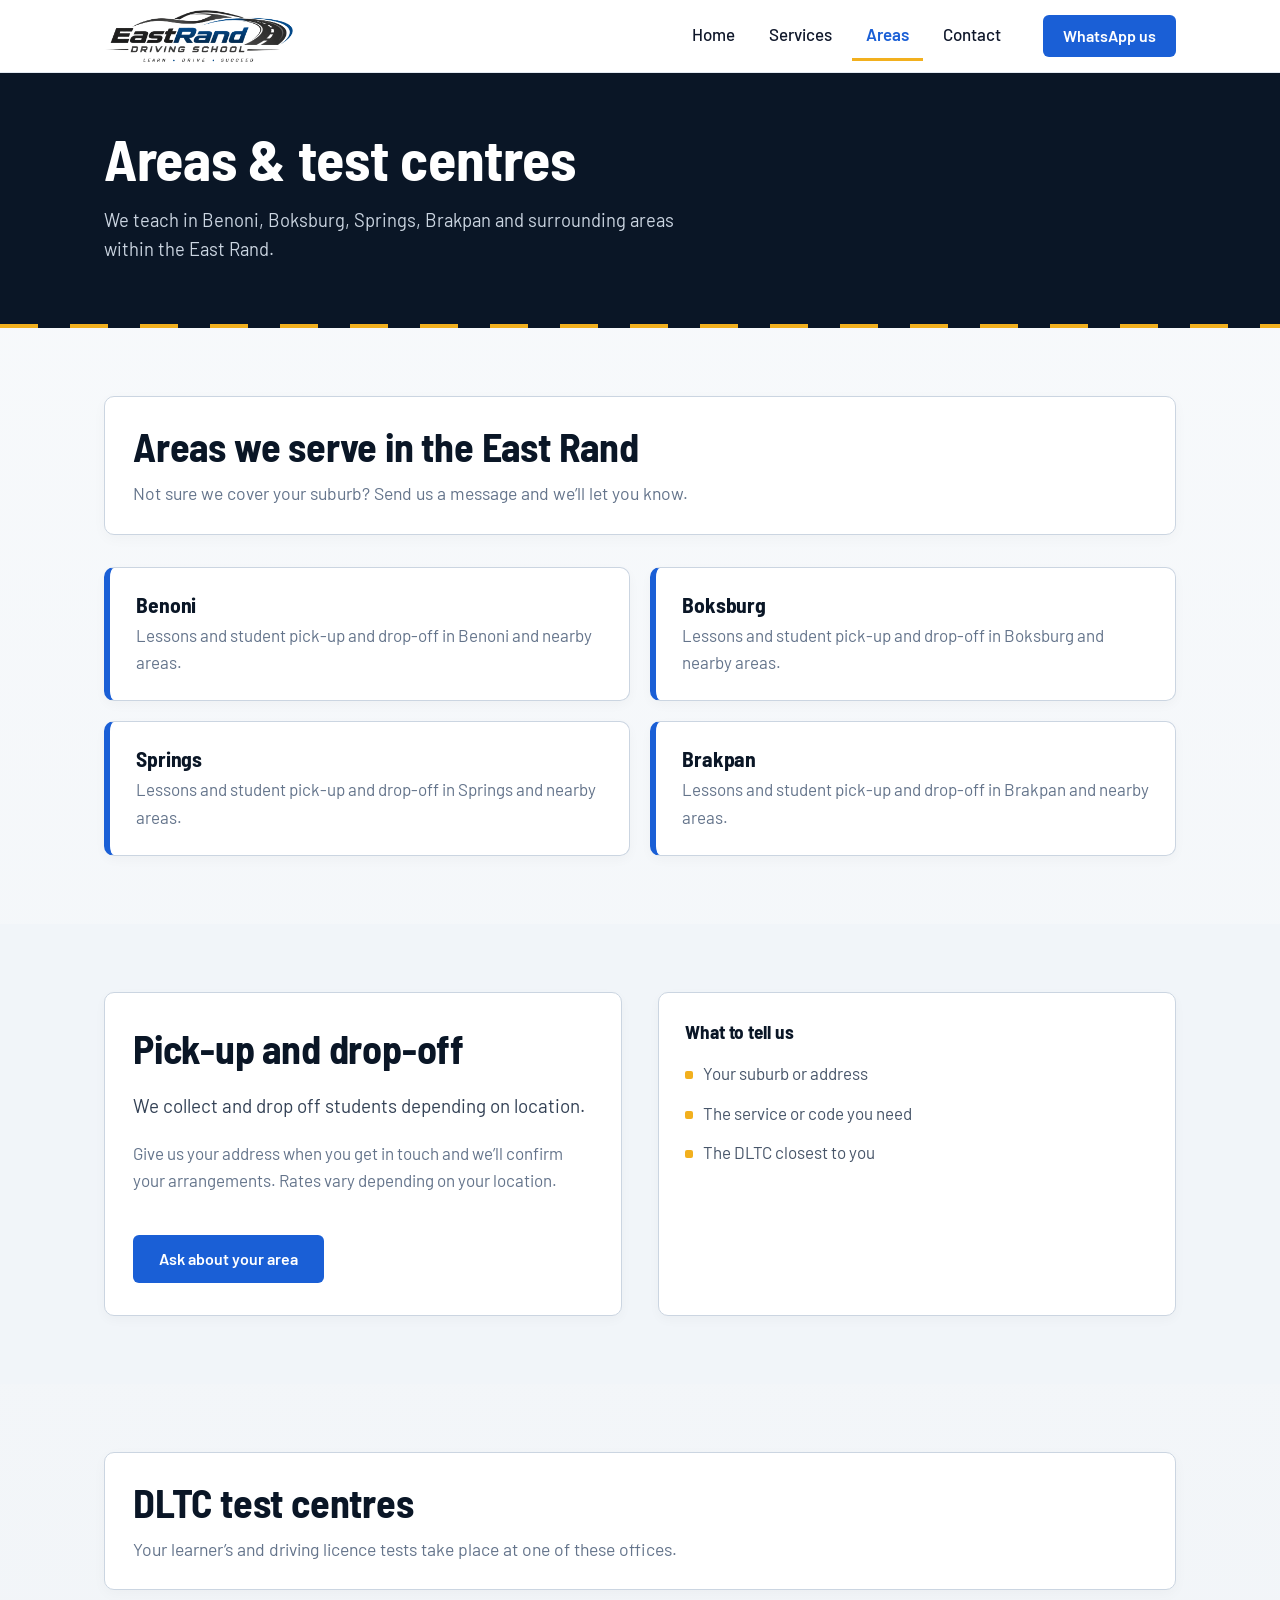
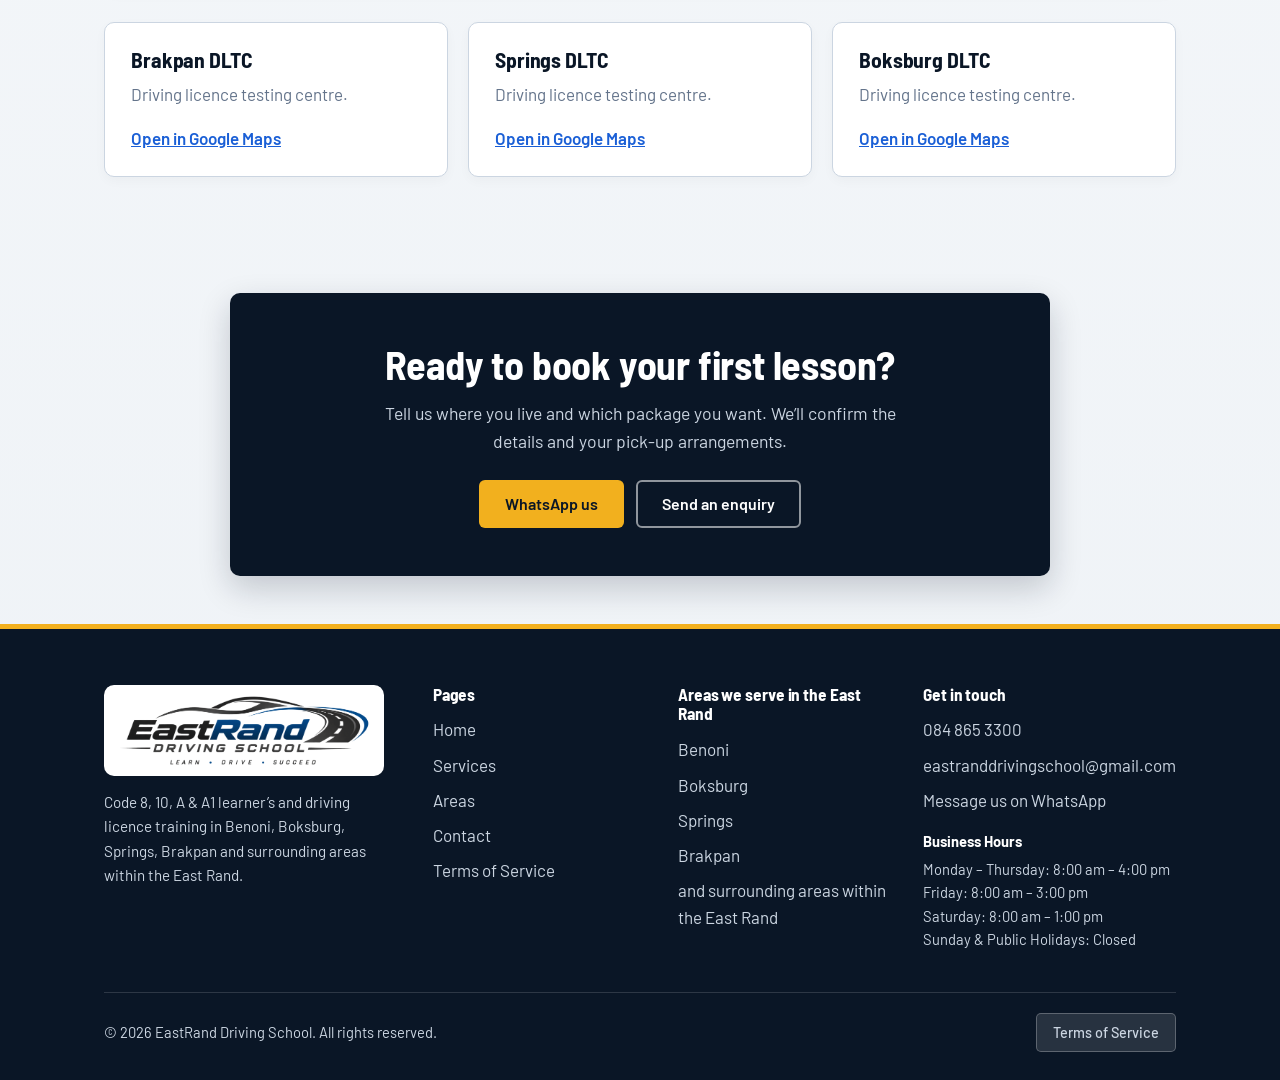
==== areas.html @ a1a38043 "V1" ====
<!DOCTYPE html>
<html lang="en-ZA">
<head>
<meta charset="utf-8">
<meta name="viewport" content="width=device-width, initial-scale=1">
<title>Areas &amp; test centres | EastRand Driving School</title>
<meta name="description" content="We teach in Benoni, Boksburg, Springs, Brakpan and surrounding areas within the East Rand, and use the Brakpan, Springs and Boksburg DLTC offices.">
<meta name="theme-color" content="#0A1626">
<meta property="og:type" content="website">
<meta property="og:title" content="Areas &amp; test centres | EastRand Driving School">
<meta property="og:description" content="We teach in Benoni, Boksburg, Springs, Brakpan and surrounding areas within the East Rand, and use the Brakpan, Springs and Boksburg DLTC offices.">
<meta property="og:image" content="assets/og-image.jpg">
<link rel="icon" href="assets/favicon.svg" type="image/svg+xml">
<link rel="apple-touch-icon" href="assets/apple-touch-icon.png">
<link rel="preconnect" href="https://fonts.googleapis.com">
<link rel="preconnect" href="https://fonts.gstatic.com" crossorigin>
<link href="https://fonts.googleapis.com/css2?family=Barlow:wght@400;500;600&amp;family=Barlow+Semi+Condensed:wght@600;700&amp;display=swap" rel="stylesheet">
<link rel="stylesheet" href="css/styles.css">
</head>
<body>

<a class="skip-link" href="#main">Skip to content</a>
<header class="site-header">
  <div class="container header-inner">
    <a class="brand" href="index.html" aria-label="EastRand Driving School, home"><img src="assets/logo-light.png" alt="EastRand Driving School" width="1400" height="397"></a>
    <button class="nav-toggle" type="button" aria-expanded="false" aria-controls="site-nav"><span class="sr-only">Menu</span><span class="bars" aria-hidden="true"></span></button>
    <nav id="site-nav" class="nav" aria-label="Main">
      <ul>
        <li><a href="index.html">Home</a></li>
        <li><a href="services.html">Services</a></li>
        <li><a href="areas.html" aria-current="page">Areas</a></li>
        <li><a href="contact.html">Contact</a></li>
      </ul>
      <a class="btn btn--blue" data-whatsapp href="contact.html">WhatsApp us</a>
    </nav>
  </div>
</header>
<main id="main">
<section class="page-hero">
  <div class="container">
    <div class="page-hero-card">
      <h1>Areas &amp; test centres</h1>
      <p>We teach in Benoni, Boksburg, Springs, Brakpan and surrounding areas within the East Rand.</p>
    </div>
  </div>
</section>

<section class="section">
  <div class="container">
    <div class="section-head"><h2>Areas we serve in the East Rand</h2><p>Not sure we cover your suburb? Send us a message and we&rsquo;ll let you know.</p></div>
    <div class="town-grid">
      <article class="town" id="benoni"><h3>Benoni</h3><p>Lessons and student pick-up and drop-off in Benoni and nearby areas.</p></article>
      <article class="town" id="boksburg"><h3>Boksburg</h3><p>Lessons and student pick-up and drop-off in Boksburg and nearby areas.</p></article>
      <article class="town" id="springs"><h3>Springs</h3><p>Lessons and student pick-up and drop-off in Springs and nearby areas.</p></article>
      <article class="town" id="brakpan"><h3>Brakpan</h3><p>Lessons and student pick-up and drop-off in Brakpan and nearby areas.</p></article>
    </div>
  </div>
</section>

<section class="section section--paper">
  <div class="container split">
    <div class="text-block">
      <h2>Pick-up and drop-off</h2>
      <p class="lead">We collect and drop off students depending on location.</p>
      <p class="muted">Give us your address when you get in touch and we&rsquo;ll confirm your arrangements. Rates vary depending on your location.</p>
      <div class="btn-row"><a class="btn btn--blue" href="contact.html">Ask about your area</a></div>
    </div>
    <div class="panel">
      <h3>What to tell us</h3>
      <ul class="tick-list"><li>Your suburb or address</li><li>The service or code you need</li><li>The DLTC closest to you</li></ul>
    </div>
  </div>
</section>

<section class="section">
  <div class="container">
    <div class="section-head"><h2>DLTC test centres</h2><p>Your learner&rsquo;s and driving licence tests take place at one of these offices.</p></div>
    <div class="dltc-grid">
      <article class="dltc"><h3>Brakpan DLTC</h3><p class="muted">Driving licence testing centre.</p><a href="https://www.google.com/maps/search/?api=1&amp;query=Brakpan+DLTC" target="_blank" rel="noopener">Open in Google Maps<span class="sr-only"> (opens in a new tab)</span></a></article>
      <article class="dltc"><h3>Springs DLTC</h3><p class="muted">Driving licence testing centre.</p><a href="https://www.google.com/maps/search/?api=1&amp;query=Springs+DLTC" target="_blank" rel="noopener">Open in Google Maps<span class="sr-only"> (opens in a new tab)</span></a></article>
      <article class="dltc"><h3>Boksburg DLTC</h3><p class="muted">Driving licence testing centre.</p><a href="https://www.google.com/maps/search/?api=1&amp;query=Boksburg+DLTC" target="_blank" rel="noopener">Open in Google Maps<span class="sr-only"> (opens in a new tab)</span></a></article>
    </div>
  </div>
</section>
<section class="cta-band">
  <div class="container">
    <div class="cta-card">
      <h2>Ready to book your first lesson?</h2>
      <p>Tell us where you live and which package you want. We&rsquo;ll confirm the details and your pick-up arrangements.</p>
      <div class="btn-row">
        <a class="btn btn--yellow" data-whatsapp href="contact.html">WhatsApp us</a>
        <a class="btn btn--outline-light" href="contact.html">Send an enquiry</a>
      </div>
    </div>
  </div>
</section>
</main>
<footer class="site-footer">
  <div class="container">
    <div class="footer-grid">
      <div>
        <a class="footer-logo" href="index.html" aria-label="EastRand Driving School, home"><img src="assets/logo-light.png" alt="EastRand Driving School" width="1400" height="397" loading="lazy"></a>
        <p class="footer-about">Code 8, 10, A &amp; A1 learner&rsquo;s and driving licence training in Benoni, Boksburg, Springs, Brakpan and surrounding areas within the East Rand.</p>
      </div>
      <div>
        <h3>Pages</h3>
        <ul>
          <li><a href="index.html">Home</a></li>
          <li><a href="services.html">Services</a></li>
          <li><a href="areas.html">Areas</a></li>
          <li><a href="contact.html">Contact</a></li>
          <li><a href="tos.html">Terms of Service</a></li>
        </ul>
      </div>
      <div>
        <h3>Areas we serve in the East Rand</h3>
        <ul>
          <li><a href="areas.html#benoni">Benoni</a></li>
          <li><a href="areas.html#boksburg">Boksburg</a></li>
          <li><a href="areas.html#springs">Springs</a></li>
          <li><a href="areas.html#brakpan">Brakpan</a></li>
          <li>and surrounding areas within the East Rand</li>
        </ul>
      </div>
      <div>
        <h3>Get in touch</h3>
        <ul>
          <li><a data-phone href="contact.html"><span data-phone-text>Call us</span></a></li>
          <li><a data-email href="contact.html"><span data-email-text>Email us</span></a></li>
          <li><a data-whatsapp href="contact.html">Message us on WhatsApp</a></li>
        </ul>
        <div style="margin-top:16px;font-size:.92rem;color:var(--on-dark);">
          <strong style="color:#fff;display:block;margin-bottom:4px;">Business Hours</strong>
          Monday &ndash; Thursday: 8:00 am &ndash; 4:00 pm<br>
          Friday: 8:00 am &ndash; 3:00 pm<br>
          Saturday: 8:00 am &ndash; 1:00 pm<br>
          Sunday &amp; Public Holidays: Closed
        </div>
      </div>
    </div>
    <div class="footer-bottom">
      <span>&copy; 2026 EastRand Driving School. All rights reserved.</span>
      <a class="btn-tos" href="tos.html">Terms of Service</a>
    </div>
  </div>
</footer>
<script src="js/config.js"></script>
<script src="js/main.js"></script>
</body>
</html>
---- css/styles.css ----
/* EastRand Driving School — styles */
:root{
  --navy:#0A1626; --navy-2:#102238; --navy-3:#1B3252;
  --blue:#1A5FD6; --blue-dark:#1449A8; --sky:#6AA8FF;
  --yellow:#F2B01E; --yellow-dark:#DB9A0A;
  --bg:#F8FAFC; --bg-alt:#EEF2F6; --white:#FFFFFF; --ink:#0F172A; --muted:#64748B; --line:#CBD5E1;
  --on-dark:#CBD5E1;
  --radius:10px; --maxw:1120px;
  --font-head:"Barlow Semi Condensed","Barlow",system-ui,sans-serif;
  --font-body:"Barlow",system-ui,-apple-system,"Segoe UI",Roboto,sans-serif;
}
*,*::before,*::after{box-sizing:border-box}
html{scroll-behavior:smooth;-webkit-text-size-adjust:100%;background:var(--bg)}
body{margin:0;font-family:var(--font-body);font-size:1.0625rem;line-height:1.6;color:var(--ink);background:linear-gradient(180deg,#F8FAFC 0%,#EEF2F6 100%)}
img{max-width:100%;height:auto;display:block}
a{color:var(--blue)}
a:hover{color:var(--blue-dark)}
:focus-visible{outline:3px solid var(--sky);outline-offset:3px;border-radius:4px}
.sr-only{position:absolute;width:1px;height:1px;overflow:hidden;clip:rect(0 0 0 0);white-space:nowrap}
.skip-link{position:absolute;left:12px;top:-60px;background:var(--yellow);color:var(--navy);padding:10px 16px;font-weight:600;border-radius:6px;z-index:100;text-decoration:none}
.skip-link:focus{top:12px}
.container{width:100%;max-width:var(--maxw);margin:0 auto;padding:0 24px}

h1,h2,h3{font-family:var(--font-head);font-weight:700;line-height:1.15;margin:0 0 .5em;letter-spacing:-.005em;color:var(--navy)}
h1{font-size:clamp(2.2rem,5vw,3.6rem)}
h2{font-size:clamp(1.7rem,3.2vw,2.5rem)}
h3{font-size:1.35rem}
p{margin:0 0 1em;color:#334155}
.lead{font-size:1.18rem;max-width:60ch;color:#334155}
.muted{color:var(--muted)}
.split,.contact-layout{grid-template-columns:1fr;gap:24px}
.contact-layout > .form{order:-1}

/* Buttons */
.btn{display:inline-flex;align-items:center;justify-content:center;gap:.5em;font:600 1rem/1 var(--font-body);padding:14px 24px;border-radius:6px;border:2px solid transparent;text-decoration:none;cursor:pointer;transition:background-color .15s,color .15s,border-color .15s}
.btn--yellow{background:var(--yellow);color:var(--navy)}
.btn--yellow:hover{background:var(--yellow-dark);color:var(--navy)}
.btn--blue{background:var(--blue);color:#fff}
.btn--blue:hover{background:var(--blue-dark);color:#fff}
.btn--gray{background:#334155;color:#FFFFFF;border-color:#334155}
.btn--gray:hover{background:#1E293B;border-color:#1E293B;color:#FFFFFF}
.btn--outline-light{border-color:rgba(255,255,255,.55);color:#fff}
.btn--outline-light:hover{background:rgba(255,255,255,.12);color:#fff;border-color:#fff}
.btn--outline-dark{border-color:#CBD5E1;color:var(--ink);background:#FFFFFF}
.btn--outline-dark:hover{border-color:var(--blue);color:var(--blue)}
.btn-row{display:flex;flex-wrap:wrap;gap:12px;margin-top:24px}
.btn-tos{display:inline-flex;align-items:center;justify-content:center;padding:7px 16px;background:rgba(255,255,255,0.12);border:1px solid rgba(255,255,255,0.25);border-radius:5px;color:#FFFFFF;font-size:.9rem;font-weight:500;text-decoration:none;transition:background .15s,border-color .15s}
.btn-tos:hover{background:rgba(255,255,255,0.22);border-color:#FFFFFF;color:#FFFFFF;text-decoration:none}

/* Header */
.site-header{position:sticky;top:0;z-index:50;background:#FFFFFF;border-bottom:1px solid #E2E8F0;box-shadow:0 2px 8px rgba(0,0,0,0.03)}
.header-inner{display:flex;align-items:center;justify-content:space-between;gap:20px;min-height:72px}
.brand img{height:54px;width:auto}
.nav{display:flex;align-items:center;gap:28px}
.nav ul{display:flex;gap:6px;list-style:none;margin:0;padding:0}
.nav ul a{display:block;padding:10px 14px;color:var(--ink);text-decoration:none;font-weight:500;border-bottom:3px solid transparent}
.nav ul a:hover{color:var(--blue)}
.nav ul a[aria-current="page"]{color:var(--blue);border-bottom-color:var(--yellow);font-weight:600}
.nav .btn{padding:11px 18px}
.nav-toggle{display:none;background:none;border:1px solid #CBD5E1;border-radius:6px;width:44px;height:44px;cursor:pointer;padding:0;align-items:center;justify-content:center}
.nav-toggle .bars,.nav-toggle .bars::before,.nav-toggle .bars::after{display:block;width:20px;height:2px;background:var(--ink);content:"";position:relative}
.nav-toggle .bars::before{position:absolute;top:-6px}
.nav-toggle .bars::after{position:absolute;top:6px}

/* Hero */
.hero{position:relative;background:var(--navy);color:#fff;padding:64px 0 80px}
.hero::after,.page-hero::after{content:"";position:absolute;left:0;right:0;bottom:0;height:4px;background:repeating-linear-gradient(90deg,var(--yellow) 0 38px,transparent 38px 70px)}
.hero-grid{display:grid;grid-template-columns:1.2fr .8fr;gap:40px;align-items:center}
.hero h1,.hero-card h1,.page-hero h1,.page-hero-card h1,.cta-card h2{color:#fff}
.hero-card h1{margin-bottom:.35em}
.hero .lead,.hero-card .lead,.page-hero p,.page-hero-card p{color:var(--on-dark)}
.hero-note{margin-top:18px;color:var(--on-dark);font-size:.95rem}

/* Signpost */
.signpost-card{display:flex;flex-direction:column;align-items:center}
.signpost{position:relative;display:flex;flex-direction:column;gap:12px;padding:6px 0;width:100%;filter:drop-shadow(0 6px 12px rgba(0,0,0,.35))}
.signpost::before{content:"";position:absolute;left:50%;top:-10px;bottom:-10px;width:8px;transform:translateX(-50%);background:linear-gradient(90deg,#3A4B66,#5A6D8C,#3A4B66);border-radius:3px}
.sign{position:relative;display:block;width:90%;padding:14px 44px 14px 22px;background:var(--blue);color:#fff;font:700 1.4rem/1.1 var(--font-head);text-decoration:none;clip-path:polygon(0 0,calc(100% - 24px) 0,100% 50%,calc(100% - 24px) 100%,0 100%);transition:transform .2s ease,box-shadow .2s ease,background-color .15s}
.sign small{display:block;font:500 .82rem/1.3 var(--font-body);color:#D3E3FF;margin-top:2px}
.sign:hover{transform:translateY(-3px) scale(1.02);box-shadow:0 8px 20px rgba(26,95,214,.35);background:#2A72EE;color:#fff}
.sign:active,.sign.clicked{transform:scale(0.96);box-shadow:none}
.sign--left{margin-left:auto;padding:14px 22px 14px 44px;text-align:right;clip-path:polygon(24px 0,100% 0,100% 100%,24px 100%,0 50%)}
.signpost-caption{margin:16px 0 0;text-align:center;color:var(--on-dark);font-size:.92rem}

/* Page hero (inner pages) */
.page-hero{position:relative;background:var(--navy);color:#fff;padding:52px 0 64px}
.page-hero h1{color:#fff;margin-bottom:.25em}
.page-hero p{color:var(--on-dark);max-width:62ch;font-size:1.15rem;margin:0}

/* Strip */
.strip{background:#F1F5F9;border-bottom:1px solid #E2E8F0;padding:24px 0}
.strip-grid{display:grid;grid-template-columns:repeat(3,1fr);gap:20px;padding:0;margin:0;list-style:none}
.strip-item{display:flex;gap:14px;align-items:flex-start;background:#FFFFFF;border:1px solid #CBD5E1;border-radius:var(--radius);padding:22px 24px;box-shadow:0 4px 12px rgba(0,0,0,0.03)}
.strip-item svg{flex:none;width:28px;height:28px;color:var(--blue);margin-top:2px}
.strip-item strong{display:block;font-family:var(--font-head);font-size:1.15rem;line-height:1.2;color:var(--navy)}
.strip-item span{display:block;color:var(--muted);font-size:.95rem;line-height:1.4;margin-top:4px}

/* Sections */
.section{padding:68px 0}
.section--paper{background:#F1F5F9}
.section-head{background:#FFFFFF;border:1px solid #CBD5E1;border-radius:var(--radius);padding:26px 28px;margin-bottom:32px;box-shadow:0 4px 14px rgba(0,0,0,0.03)}
.section-head h2{margin-bottom:.25em}
.section-head p{color:var(--muted);font-size:1.1rem;margin:0}

/* Plans (home) */
.plans{display:grid;grid-template-columns:repeat(auto-fill,minmax(250px,1fr));gap:22px;align-items:stretch}
.plan{position:relative;display:flex;flex-direction:column;background:#F1F5F9;border:1px solid #94A3B8;border-radius:var(--radius);padding:28px 24px;box-shadow:0 4px 14px rgba(0,0,0,0.04)}
.plan--best{background:#FFFFFF;border:2px solid var(--blue);box-shadow:0 10px 30px rgba(26,95,214,.12)}
.badge{position:absolute;top:-13px;left:20px;background:var(--yellow);color:var(--navy);font:700 .85rem/1 var(--font-head);padding:6px 12px;border-radius:5px}
.plan h3{margin-bottom:.3em;color:var(--navy)}
.plan-desc{color:#475569;margin-bottom:20px;font-size:.98rem}
.plan .btn{margin-top:auto}
.fine{color:var(--muted);font-size:.95rem;margin-top:24px;display:inline-block;background:#FFFFFF;border:1px solid #CBD5E1;border-radius:6px;padding:12px 18px}

/* Notice box */
.notice-box{background:#FFFBEB;border:1px solid #F59E0B;border-radius:var(--radius);padding:20px 24px;margin-top:24px;color:#92400E}
.notice-box p{margin:0 0 .5em;color:#92400E}
.notice-box p:last-child{margin:0}
.notice-box strong{color:#B45309}

/* Steps */
.steps{list-style:none;margin:0;padding:0;display:grid;grid-template-columns:repeat(4,1fr);gap:20px;counter-reset:step}
.steps li{counter-increment:step;position:relative;padding:52px 22px 22px;background:#FFFFFF;border:1px solid #CBD5E1;border-radius:var(--radius);box-shadow:0 4px 12px rgba(0,0,0,0.03)}
.steps li::before{content:counter(step);position:absolute;top:16px;left:20px;width:34px;height:34px;border-radius:50%;background:var(--navy);color:#fff;font:700 1.25rem/34px var(--font-head);text-align:center}
.steps h3{font-size:1.25rem;margin-bottom:.3em;color:var(--navy)}
.steps p{color:var(--muted);margin:0;font-size:.95rem}

/* Areas split */
.split{display:grid;grid-template-columns:1fr 1fr;gap:36px;align-items:stretch}
.text-block{background:#FFFFFF;border:1px solid #CBD5E1;border-radius:var(--radius);padding:32px 28px;box-shadow:0 4px 12px rgba(0,0,0,0.03);display:flex;flex-direction:column;justify-content:center}
.panel{background:#FFFFFF;border:1px solid #CBD5E1;border-radius:var(--radius);padding:28px 26px;box-shadow:0 4px 12px rgba(0,0,0,0.03)}
.panel h3{font-size:1.2rem;margin-bottom:.6em;color:var(--navy)}
.panel h3:not(:first-child){margin-top:1.4em}
.tick-list{list-style:none;margin:0;padding:0}
.tick-list li{display:flex;gap:10px;padding:6px 0;align-items:baseline;color:#475569}
.tick-list li::before{content:"";flex:none;width:8px;height:8px;background:var(--yellow);border-radius:2px;transform:translateY(-1px)}

/* CTA band */
.cta-band{padding:48px 0}
.cta-card{background:var(--navy);color:#fff;border-radius:var(--radius);padding:48px 32px;text-align:center;max-width:820px;margin:0 auto;box-shadow:0 12px 32px rgba(10,22,38,0.2)}
.cta-card h2{color:#fff;margin-bottom:.3em}
.cta-card p{color:var(--on-dark);margin:0 auto;max-width:52ch;font-size:1.1rem}
.cta-card .btn-row{justify-content:center}

/* Plan rows (services) */
.plan-rows{display:grid;gap:18px}
.plan-row{position:relative;display:grid;grid-template-columns:1.4fr 1fr;gap:20px;align-items:center;background:#F1F5F9;border:1px solid #94A3B8;border-radius:var(--radius);padding:26px 28px;box-shadow:0 4px 14px rgba(0,0,0,0.03)}
.plan-row--best{background:#FFFFFF;border:2px solid var(--blue);box-shadow:0 10px 30px rgba(26,95,214,.12)}
.plan-row h3{margin-bottom:.2em;color:var(--navy)}
.plan-row p{margin:0;color:#475569;font-size:1rem}

/* Additional service cards */
.service-grid{display:grid;grid-template-columns:repeat(auto-fill,minmax(270px,1fr));gap:22px}
.service-card{background:#FFFFFF;border:1px solid #CBD5E1;border-radius:var(--radius);padding:28px 24px;display:flex;flex-direction:column;gap:14px;box-shadow:0 4px 12px rgba(0,0,0,0.03)}
.service-card h3{margin:0;font-size:1.3rem;color:var(--navy)}
.service-card p{margin:0;color:var(--muted);font-size:1rem;flex:1}
.service-card .btn{align-self:flex-start;margin-top:auto}
.service-card .tag{display:inline-block;background:#EEF2F6;border:1px solid #E2E8F0;border-radius:4px;padding:3px 10px;font-size:.82rem;font-weight:600;color:#475569;margin-bottom:4px}

/* Business hours */
.hours-grid{display:grid;grid-template-columns:repeat(auto-fill,minmax(210px,1fr));gap:16px}
.hours-card{background:#FFFFFF;border:1px solid #CBD5E1;border-radius:var(--radius);padding:20px 22px;box-shadow:0 4px 12px rgba(0,0,0,0.03)}
.hours-card strong{display:block;font-family:var(--font-head);font-size:1.15rem;margin-bottom:4px;color:var(--navy)}
.hours-card span{color:var(--muted);font-size:1rem}

/* Pay list */
.pay-list{list-style:none;margin:0;padding:0;display:grid;gap:14px;max-width:760px}
.pay-list li{display:grid;grid-template-columns:140px 1fr;gap:18px;padding:18px 22px;background:#FFFFFF;border:1px solid #CBD5E1;border-radius:var(--radius);box-shadow:0 4px 12px rgba(0,0,0,0.03)}
.pay-list strong{font-family:var(--font-head);font-size:1.2rem;color:var(--blue)}
.pay-list span{color:#475569}

/* FAQ */
.faq{max-width:800px;display:grid;gap:12px}
.faq details{background:#FFFFFF;border:1px solid #CBD5E1;border-radius:var(--radius);padding:14px 22px;box-shadow:0 2px 8px rgba(0,0,0,0.02)}
.faq summary{cursor:pointer;list-style:none;padding:8px 36px 8px 0;font:600 1.2rem/1.3 var(--font-head);position:relative;color:var(--navy)}
.faq summary::-webkit-details-marker{display:none}
.faq summary::after{content:"+";position:absolute;right:0;top:50%;transform:translateY(-50%);font:400 1.7rem/1 var(--font-body);color:var(--blue)}
.faq details[open] summary::after{content:"\2013"}
.faq details p{color:#475569;padding:10px 0 6px;margin:0;max-width:64ch}

/* Areas page */
.town-grid{display:grid;grid-template-columns:repeat(2,1fr);gap:20px}
.town{background:#FFFFFF;border:1px solid #CBD5E1;border-left:6px solid var(--blue);border-radius:var(--radius);padding:24px 26px;scroll-margin-top:100px;box-shadow:0 4px 12px rgba(0,0,0,0.03)}
.town h3{margin-bottom:.25em;color:var(--navy)}
.town p{margin:0;color:var(--muted)}
.dltc-grid{display:grid;grid-template-columns:repeat(3,1fr);gap:20px}
.dltc{background:#FFFFFF;border:1px solid #CBD5E1;border-radius:var(--radius);padding:24px 26px;box-shadow:0 4px 12px rgba(0,0,0,0.03)}
.dltc h3{margin-bottom:.4em;color:var(--navy)}
.dltc a{font-weight:600}

/* Contact */
.contact-layout{display:grid;grid-template-columns:.85fr 1.15fr;gap:36px;align-items:start}
.info-list{list-style:none;margin:0 0 28px;padding:0;display:grid;gap:14px}
.info-list li{display:flex;gap:14px;align-items:flex-start;background:#FFFFFF;border:1px solid #CBD5E1;border-radius:var(--radius);padding:18px 20px;box-shadow:0 4px 12px rgba(0,0,0,0.03)}
.info-list svg{flex:none;width:26px;height:26px;color:var(--blue);margin-top:2px}
.info-list small{display:block;color:var(--muted);font-size:.9rem}
.info-list a,.info-list strong{font-weight:600;font-size:1.05rem;color:var(--navy)}
.form{background:#FFFFFF;border:1px solid #CBD5E1;border-radius:var(--radius);padding:32px 28px;box-shadow:0 8px 24px rgba(0,0,0,0.04)}
.form h2{font-size:1.6rem;color:var(--navy);margin-bottom:.6em}
.field{margin-bottom:16px}
.field label{display:block;font-weight:600;margin-bottom:6px;color:var(--navy);font-size:.95rem}
.field input,.field select,.field textarea{width:100%;font:inherit;padding:12px 14px;border:1px solid #CBD5E1;border-radius:6px;background:#FFFFFF;color:var(--ink)}
.field textarea{min-height:110px;resize:vertical}
.field input:focus,.field select:focus,.field textarea:focus{outline:3px solid rgba(26,95,214,.2);border-color:var(--blue)}
.field-row{display:grid;grid-template-columns:1fr 1fr;gap:16px}
.form-status{min-height:1.5em;margin:14px 0 0;font-weight:500}
.form-hint{color:var(--muted);font-size:.92rem;margin-top:12px}

/* Terms of Service page */
.tos-content{max-width:760px;background:#FFFFFF;border:1px solid #CBD5E1;border-radius:var(--radius);padding:36px;box-shadow:0 8px 24px rgba(0,0,0,0.04)}
.tos-content h2{font-size:1.6rem;margin-top:2em;margin-bottom:.4em;border-bottom:1px solid #E2E8F0;padding-bottom:.3em;color:var(--navy)}
.tos-content h2:first-child{margin-top:0}
.tos-content p{color:#475569}
.tos-placeholder{display:inline-block;background:#FFFBEB;border:1px solid #F59E0B;border-radius:4px;padding:2px 10px;font-size:.93rem;color:#B45309;font-style:italic}

/* Footer */
.site-footer{background:var(--navy);color:var(--on-dark);padding:56px 0 28px;border-top:5px solid var(--yellow)}
.footer-grid{display:grid;grid-template-columns:1.4fr 1fr 1fr 1.2fr;gap:36px}
.footer-logo img{width:min(280px,100%);background:#fff;border-radius:10px;padding:10px 14px}
.footer-about{margin:14px 0 0;font-size:.95rem;max-width:34ch;color:var(--on-dark)}
.site-footer h3{font-size:1.08rem;color:#fff;margin-bottom:.7em}
.site-footer ul{list-style:none;margin:0;padding:0}
.site-footer li{margin-bottom:8px}
.site-footer a{color:var(--on-dark);text-decoration:none}
.site-footer a:hover{color:#fff;text-decoration:underline}
.footer-bottom{margin-top:40px;padding-top:20px;border-top:1px solid rgba(255,255,255,0.14);font-size:.92rem;display:flex;flex-wrap:wrap;gap:12px 24px;justify-content:space-between;align-items:center}


/* Responsive Mobile Refinements */
@media (max-width:960px){
  .hero-grid{grid-template-columns:1fr;gap:28px}
  .signpost{max-width:440px;margin:0 auto}
  .strip-grid{grid-template-columns:1fr}
  .plans{grid-template-columns:1fr;max-width:540px;margin:0 auto}
  .steps{grid-template-columns:repeat(2,1fr);gap:16px}
  .split,.contact-layout{grid-template-columns:1fr;gap:24px}
  .plan-row{grid-template-columns:1fr}
  .dltc-grid{grid-template-columns:1fr}
  .footer-grid{grid-template-columns:1fr 1fr}
}
@media (max-width:820px){
  .nav-toggle{display:inline-flex}
  .nav{position:absolute;left:0;right:0;top:100%;background:#FFFFFF;border-bottom:1px solid #CBD5E1;flex-direction:column;align-items:stretch;gap:0;padding:8px 20px 20px;display:none;box-shadow:0 8px 24px rgba(0,0,0,0.08)}
  .nav.is-open{display:flex}
  .nav ul{flex-direction:column;gap:0}
  .nav ul a{padding:14px 4px;border-bottom:1px solid #E2E8F0;color:var(--ink)}
  .nav ul a[aria-current="page"]{border-bottom-color:var(--yellow);color:var(--blue)}
  .nav .btn{margin-top:16px}
}
@media (max-width:620px){
  body{font-size:.98rem}
  .container{padding:0 16px}
  .hero{padding:36px 0 44px}
  .hero h1{font-size:2.1rem;line-height:1.15;margin-bottom:.35em}
  .hero .lead{font-size:1.05rem}
  .sign{width:100%;font-size:1.2rem;padding:12px 18px;clip-path:none;border-radius:6px;text-align:center}
  .sign--left{text-align:center}
  .signpost::before{display:none}
  .section{padding:44px 0}
  .section-head{padding:20px 18px;margin-bottom:20px}
  .strip{padding:16px 0}
  .strip-item{padding:16px 18px}
  .plan{padding:22px 18px}
  .steps{grid-template-columns:1fr;gap:14px}
  .steps li{padding:48px 18px 18px}
  .town-grid,.field-row{grid-template-columns:1fr}
  .plan-row{padding:20px 18px}
  .pay-list li{grid-template-columns:1fr;gap:6px;padding:16px 18px}
  .form{padding:22px 18px}
  .footer-grid{grid-template-columns:1fr;gap:28px}
  .brand img{height:46px}
  .btn-row .btn{flex:1 1 100%}
  .service-card .btn{align-self:stretch;text-align:center;justify-content:center}
  .plans{max-width:100%}
  .cta-band{padding:32px 0}
  .cta-card{padding:28px 18px}
  .text-block{padding:22px 18px}
  .tos-content{padding:22px 18px}
}
@media (prefers-reduced-motion:reduce){
  html{scroll-behavior:auto}
  .sign{animation:none}
  *{transition:none!important}
}
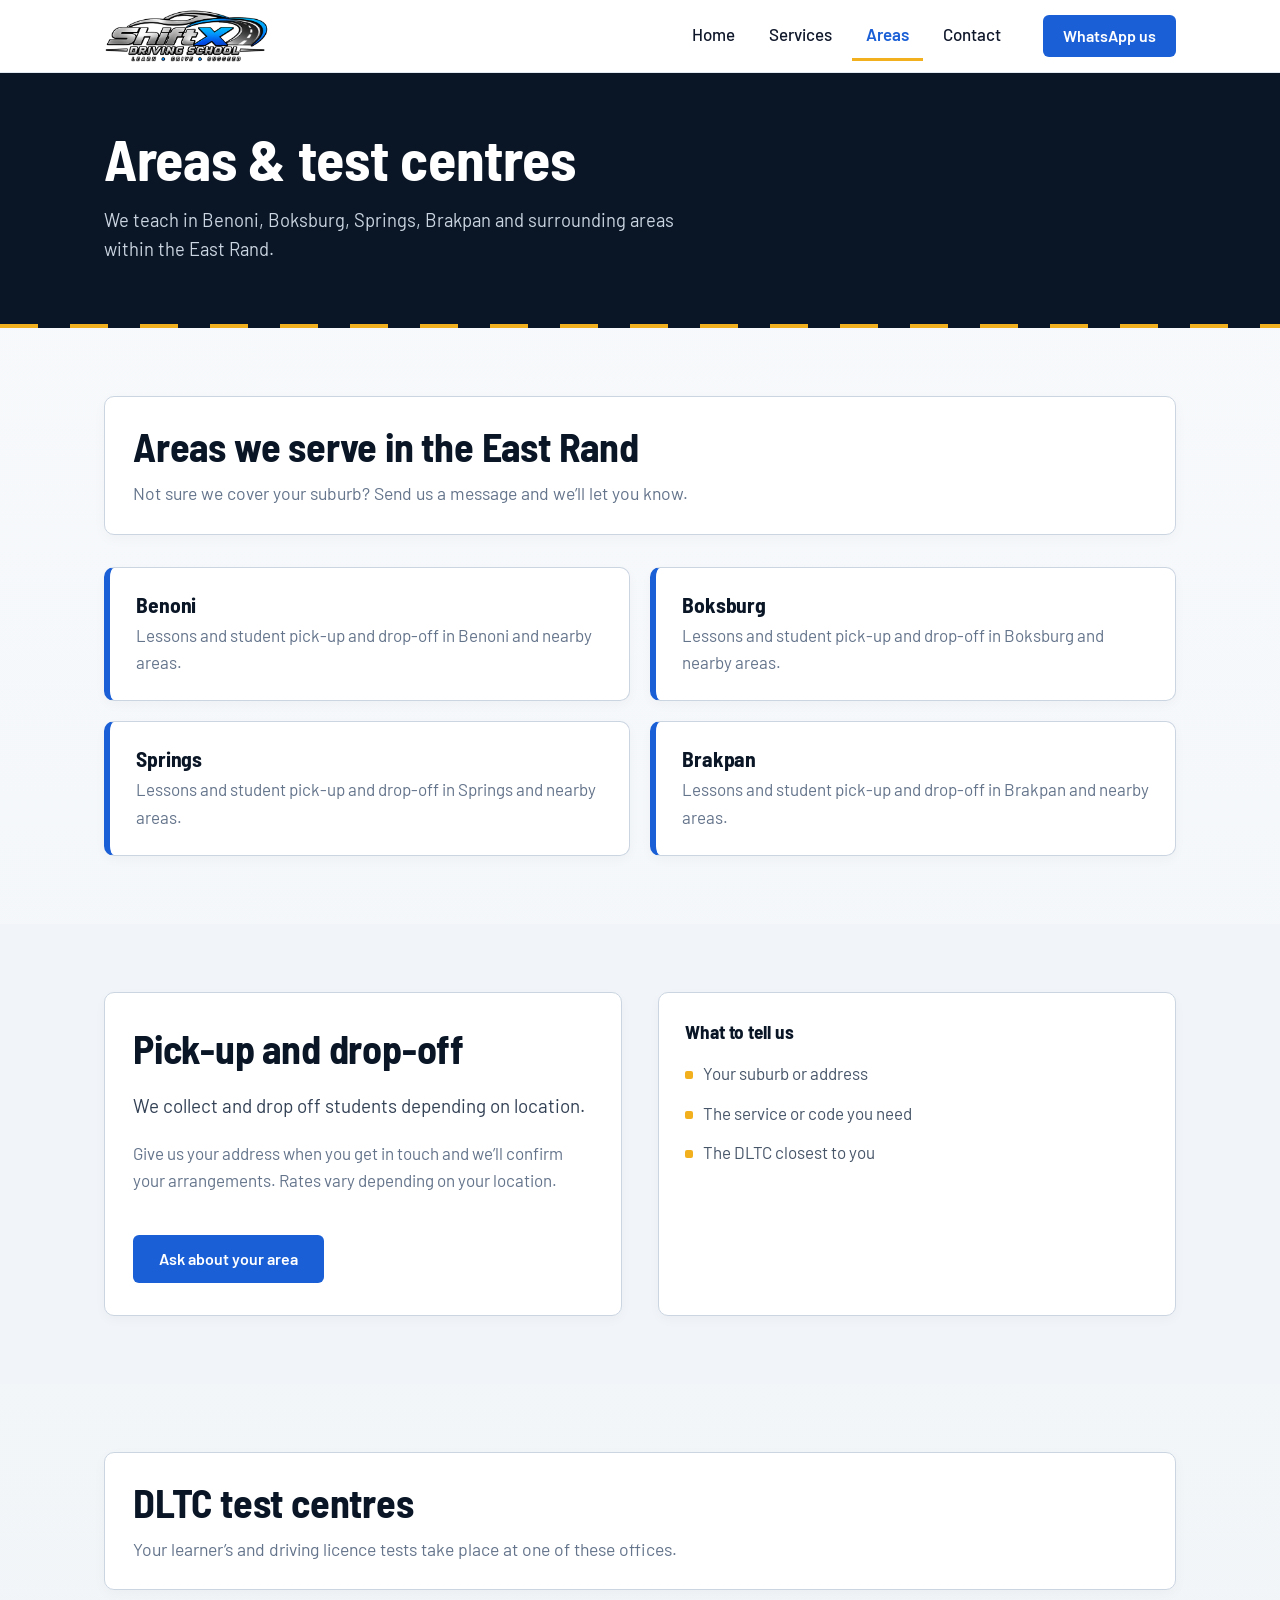
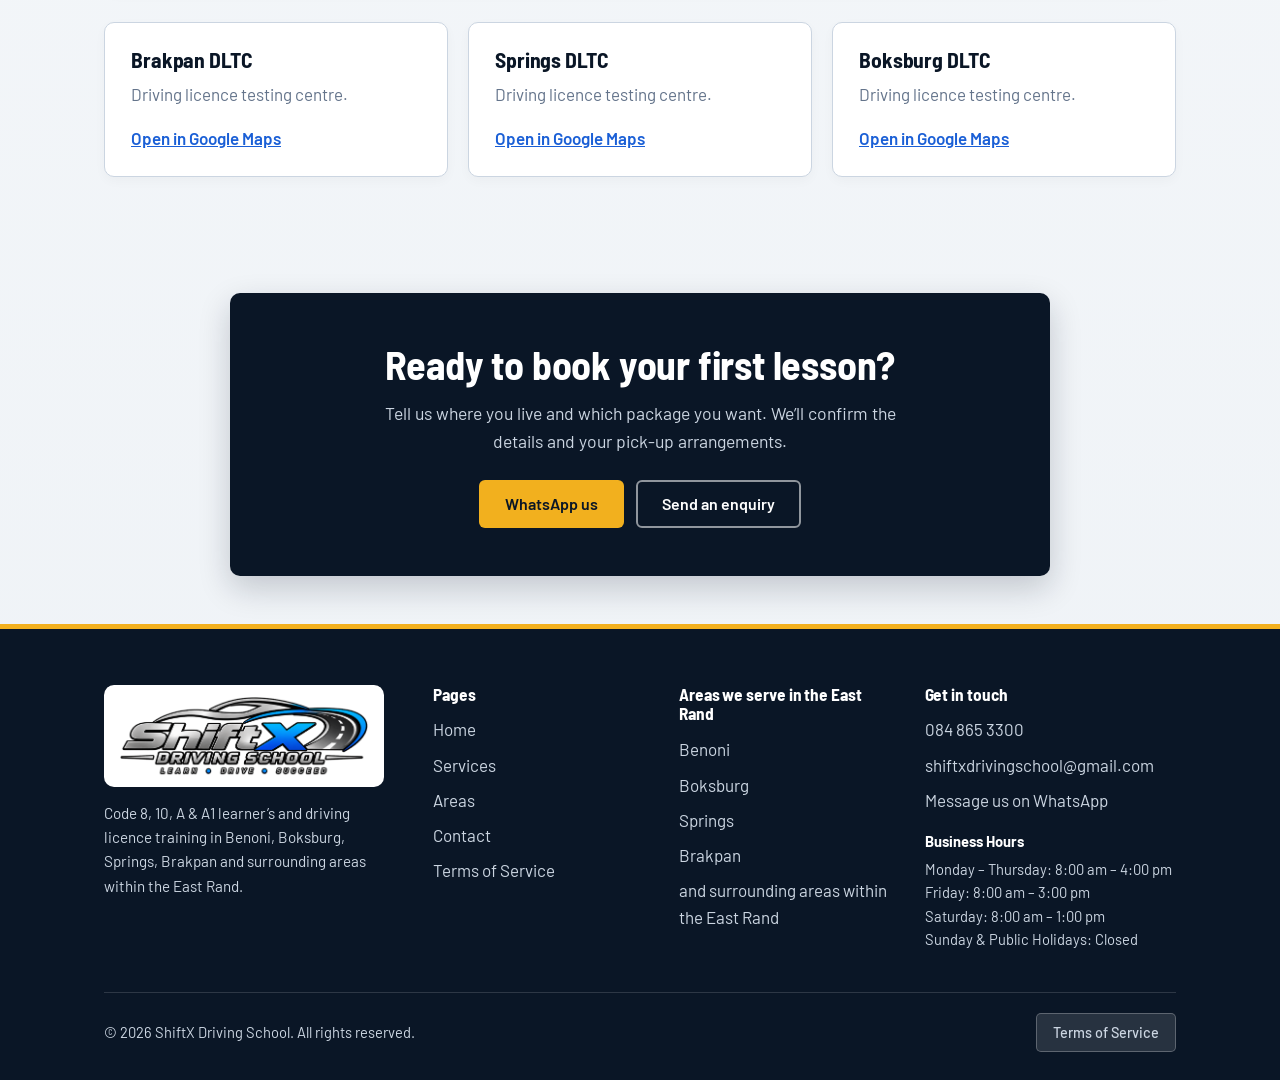
==== commit f06e2290: "V2" ====
--- a/areas.html
+++ b/areas.html
@@ -3,11 +3,11 @@
 <head>
 <meta charset="utf-8">
 <meta name="viewport" content="width=device-width, initial-scale=1">
-<title>Areas &amp; test centres | EastRand Driving School</title>
+<title>Areas &amp; test centres | ShiftX Driving School</title>
 <meta name="description" content="We teach in Benoni, Boksburg, Springs, Brakpan and surrounding areas within the East Rand, and use the Brakpan, Springs and Boksburg DLTC offices.">
 <meta name="theme-color" content="#0A1626">
 <meta property="og:type" content="website">
-<meta property="og:title" content="Areas &amp; test centres | EastRand Driving School">
+<meta property="og:title" content="Areas &amp; test centres | ShiftX Driving School">
 <meta property="og:description" content="We teach in Benoni, Boksburg, Springs, Brakpan and surrounding areas within the East Rand, and use the Brakpan, Springs and Boksburg DLTC offices.">
 <meta property="og:image" content="assets/og-image.jpg">
 <link rel="icon" href="assets/favicon.svg" type="image/svg+xml">
@@ -22,7 +22,7 @@
 <a class="skip-link" href="#main">Skip to content</a>
 <header class="site-header">
   <div class="container header-inner">
-    <a class="brand" href="index.html" aria-label="EastRand Driving School, home"><img src="assets/logo-light.png" alt="EastRand Driving School" width="1400" height="397"></a>
+    <a class="brand" href="index.html" aria-label="ShiftX Driving School, home"><img src="assets/logo-light.png" alt="ShiftX Driving School" width="1038" height="339"></a>
     <button class="nav-toggle" type="button" aria-expanded="false" aria-controls="site-nav"><span class="sr-only">Menu</span><span class="bars" aria-hidden="true"></span></button>
     <nav id="site-nav" class="nav" aria-label="Main">
       <ul>
@@ -99,7 +99,7 @@
   <div class="container">
     <div class="footer-grid">
       <div>
-        <a class="footer-logo" href="index.html" aria-label="EastRand Driving School, home"><img src="assets/logo-light.png" alt="EastRand Driving School" width="1400" height="397" loading="lazy"></a>
+        <a class="footer-logo" href="index.html" aria-label="ShiftX Driving School, home"><img src="assets/logo-light.png" alt="ShiftX Driving School" width="1038" height="339" loading="lazy"></a>
         <p class="footer-about">Code 8, 10, A &amp; A1 learner&rsquo;s and driving licence training in Benoni, Boksburg, Springs, Brakpan and surrounding areas within the East Rand.</p>
       </div>
       <div>
@@ -139,7 +139,7 @@
       </div>
     </div>
     <div class="footer-bottom">
-      <span>&copy; 2026 EastRand Driving School. All rights reserved.</span>
+      <span>&copy; 2026 ShiftX Driving School. All rights reserved.</span>
       <a class="btn-tos" href="tos.html">Terms of Service</a>
     </div>
   </div>
--- a/css/styles.css
+++ b/css/styles.css
@@ -1,4 +1,4 @@
-/* EastRand Driving School — styles */
+/* ShiftX Driving School — styles */
 :root{
   --navy:#0A1626; --navy-2:#102238; --navy-3:#1B3252;
   --blue:#1A5FD6; --blue-dark:#1449A8; --sky:#6AA8FF;
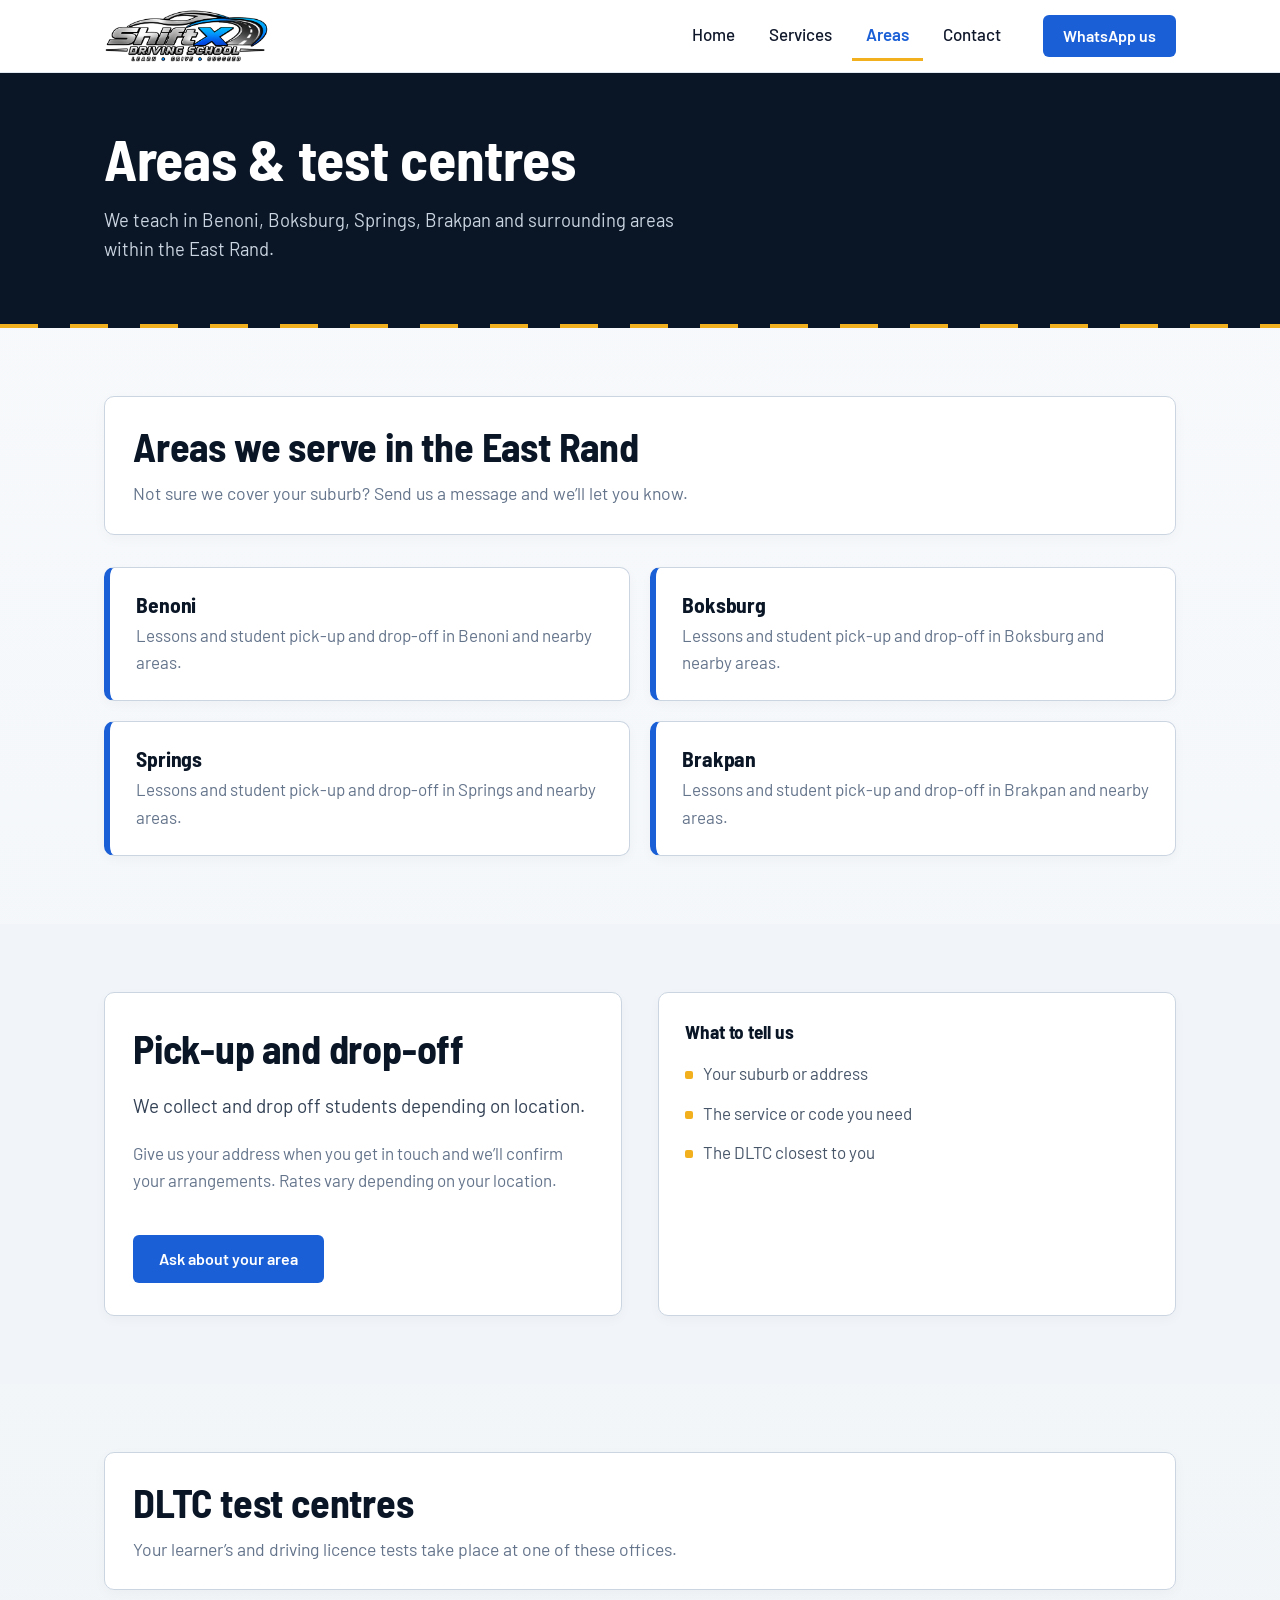
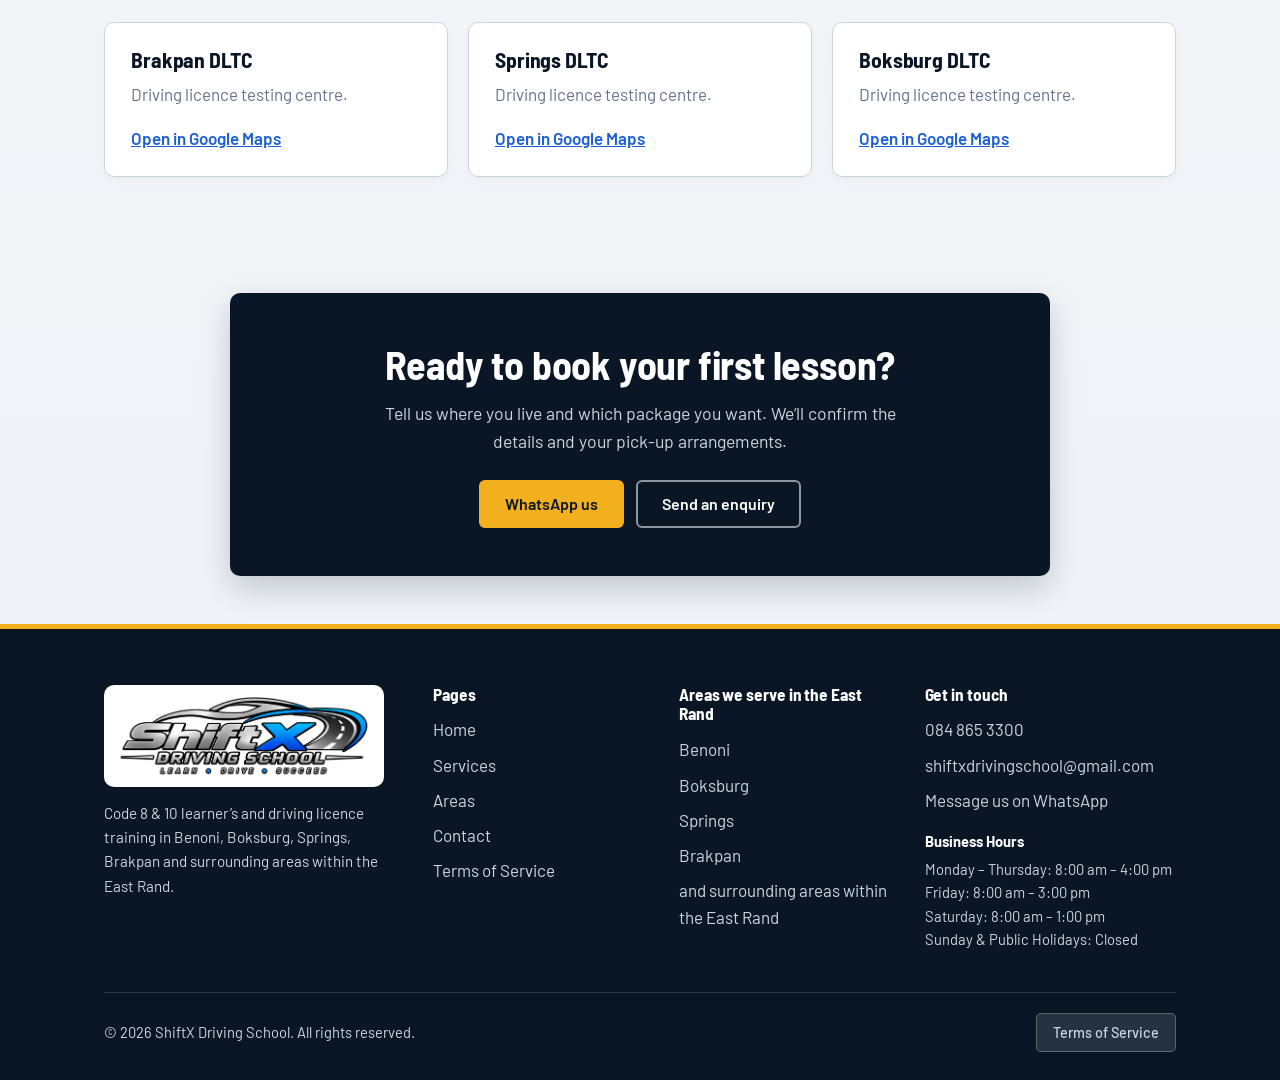
==== commit e4af6274: "v3" ====
--- a/areas.html
+++ b/areas.html
@@ -100,7 +100,7 @@
     <div class="footer-grid">
       <div>
         <a class="footer-logo" href="index.html" aria-label="ShiftX Driving School, home"><img src="assets/logo-light.png" alt="ShiftX Driving School" width="1038" height="339" loading="lazy"></a>
-        <p class="footer-about">Code 8, 10, A &amp; A1 learner&rsquo;s and driving licence training in Benoni, Boksburg, Springs, Brakpan and surrounding areas within the East Rand.</p>
+        <p class="footer-about">Code 8 &amp; 10 learner&rsquo;s and driving licence training in Benoni, Boksburg, Springs, Brakpan and surrounding areas within the East Rand.</p>
       </div>
       <div>
         <h3>Pages</h3>
